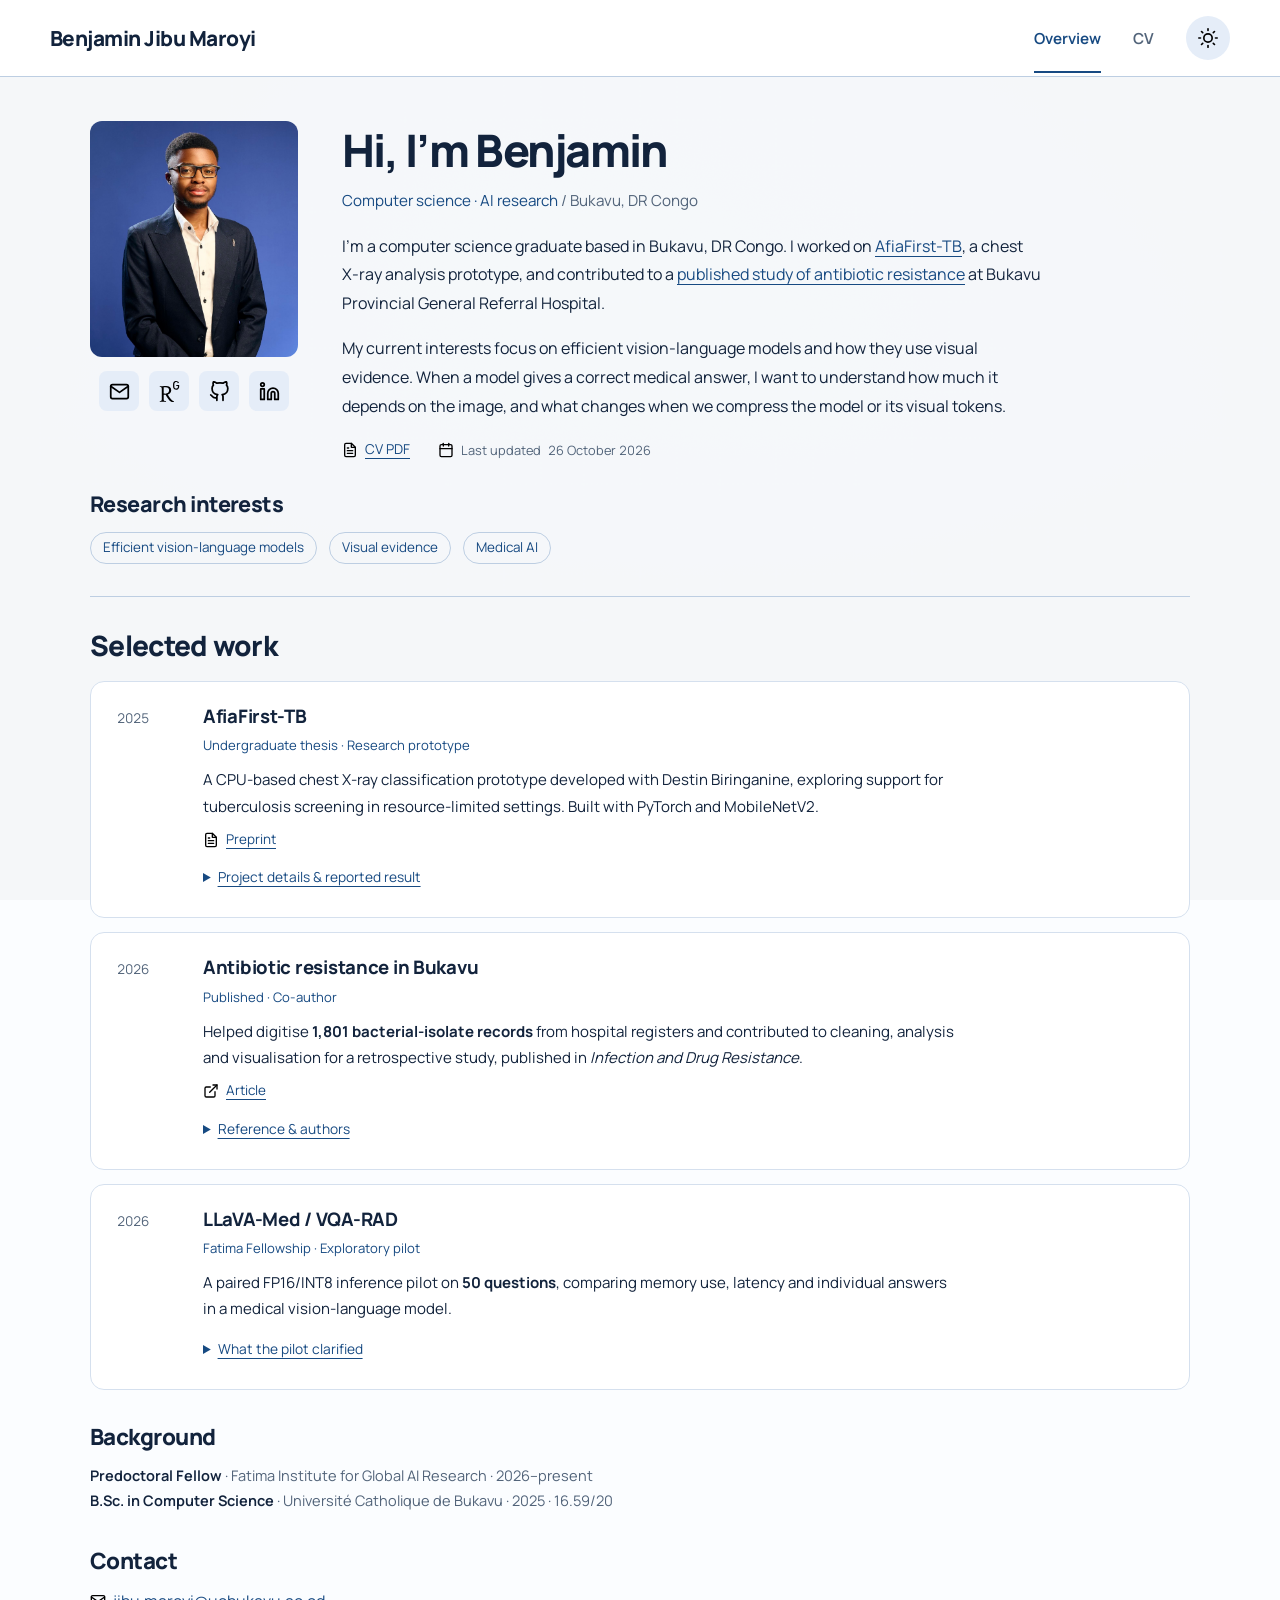
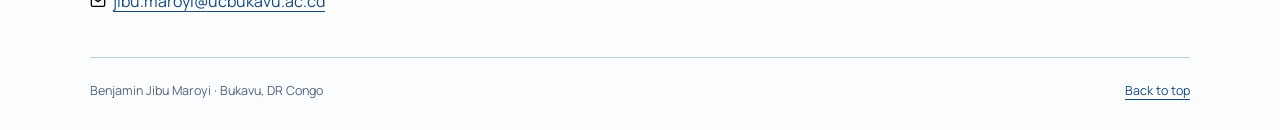
==== index.html @ 68d97cde "Publish research portfolio with overview and CV" ====
<!doctype html>
<html lang="en">
<head>
<meta charset="utf-8">
<meta name="viewport" content="width=device-width, initial-scale=1">
<meta name="theme-color" content="#061426">
<link rel="preload" href="assets/manrope-variable.ttf" as="font" type="font/ttf" crossorigin>
<link rel="stylesheet" href="styles.css">
<script src="theme.js"></script>
<title>Benjamin Jibu Maroyi | AI Research</title>
<meta name="description" content="Benjamin Jibu Maroyi, computer science graduate in Bukavu. Selected work in medical AI, hospital data and efficient vision-language models.">
</head>
<body>
<div class="atmosphere" aria-hidden="true"><div class="atmosphere-light"></div></div>
<a class="skip-link" href="#main">Skip to content</a>
<header class="site-header" id="top"><div class="header-inner">
<a class="site-name" href="index.html">Benjamin Jibu Maroyi</a>
<nav aria-label="Main navigation"><a href="index.html" aria-current="page">Overview</a><a href="cv.html">CV</a><button class="theme-toggle" type="button" aria-label="Dark mode" aria-pressed="true" title="Switch to light mode" hidden><img class="theme-icon" src="assets/moon.svg" width="20" height="20" alt=""></button></nav>
</div></header>
<main id="main" class="page" tabindex="-1">
<section class="hero" id="about" aria-labelledby="intro-title">
<div class="profile">
<img class="portrait" src="assets/benjamin-maroyi.jpg" width="1371" height="1457" alt="Portrait of Benjamin Jibu Maroyi" fetchpriority="high">
<div class="profile-links" aria-label="Contact and professional profiles">
<a href="mailto:jibu.maroyi@ucbukavu.ac.cd" aria-label="Email Benjamin at UCB" title="Email · UCB"><img src="assets/mail.svg" width="21" height="21" alt=""></a>
<a href="https://www.researchgate.net/profile/Benjamin-Maroyi" aria-label="ResearchGate profile" title="ResearchGate"><img src="assets/researchgate.svg" width="21" height="21" alt=""></a>
<a href="https://github.com/JibuMaroyi" aria-label="GitHub profile" title="GitHub"><img src="assets/github.svg" width="21" height="21" alt=""></a>
<a href="https://www.linkedin.com/in/jibumaroyi/" aria-label="LinkedIn profile" title="LinkedIn"><img src="assets/linkedin.svg" width="21" height="21" alt=""></a>
</div>
</div>
<div class="intro-copy">
<h1 id="intro-title">Hi, I’m Benjamin</h1>
<p class="field">Computer science · AI research <span> / Bukavu, DR Congo</span></p>
<div class="bio"><p>I’m a computer science graduate based in Bukavu, DR Congo. I worked on <a href="#afiafirst">AfiaFirst-TB</a>, a chest X-ray analysis prototype, and contributed to a <a href="#publication">published study of antibiotic resistance</a> at Bukavu Provincial General Referral Hospital.</p>
<p>My current interests focus on efficient vision-language models and how they use visual evidence. When a model gives a correct medical answer, I want to understand how much it depends on the image, and what changes when we compress the model or its visual tokens.</p></div>
<div class="intro-meta"><a class="icon-link" href="https://drive.google.com/file/d/1WwuLWsTLvSRrXImiaWFrVVbUTfAL1bVo/view"><img class="inline-icon" src="assets/file-text.svg" width="16" height="16" alt="">CV PDF</a><p class="updated"><img class="inline-icon" src="assets/calendar.svg" width="16" height="16" alt="">Last updated <time datetime="2026-10-26">26 October 2026</time></p></div>
</div>
</section>
<section class="research-interests" aria-labelledby="interests-title"><h2 id="interests-title">Research interests</h2><ul class="interest-list"><li>Efficient vision-language models</li><li>Visual evidence</li><li>Medical AI</li></ul></section>
<section class="selected-work" id="work" aria-labelledby="work-title">
<h2 id="work-title">Selected work</h2>
<article class="work-row" id="afiafirst"><p class="work-year">2025</p><div class="work-main">
<div class="work-heading"><h3>AfiaFirst-TB</h3><p class="work-status">Undergraduate thesis · Research prototype</p></div>
<p>A CPU-based chest X-ray classification prototype developed with Destin Biringanine, exploring support for tuberculosis screening in resource-limited settings. Built with PyTorch and MobileNetV2.</p>
<div class="work-links"><a class="icon-link" href="https://www.researchgate.net/publication/399663798_Development_of_an_Intelligent_System_for_Radiological_Diagnosis_of_Pulmonary_Tuberculosis_in_Resource-Limited_Settings"><img class="inline-icon" src="assets/file-text.svg" width="16" height="16" alt="">Preprint</a></div>
<details><summary>Project details &amp; reported result</summary><p>The project reported an AUC of <strong>0.952</strong> on public chest X-rays. This is a research-dataset evaluation; clinical validation has not been established. The thesis received <strong>18/20</strong> and the Faculty of Sciences’ best final-year project award at UCB.</p></details>
</div></article>
<article class="work-row" id="publication"><p class="work-year">2026</p><div class="work-main">
<div class="work-heading"><h3>Antibiotic resistance in Bukavu</h3><p class="work-status">Published · Co-author</p></div>
<p>Helped digitise <strong>1,801 bacterial-isolate records</strong> from hospital registers and contributed to cleaning, analysis and visualisation for a retrospective study, published in <cite>Infection and Drug Resistance</cite>.</p>
<div class="work-links"><a class="icon-link" href="https://doi.org/10.2147/IDR.S626233"><img class="inline-icon" src="assets/external-link.svg" width="16" height="16" alt="">Article</a></div>
<details><summary>Reference &amp; authors</summary><p><cite>High Burden of Multidrug-Resistant Bacteria in Eastern Democratic Republic of the Congo: A Retrospective Hospital-Based Study</cite>. Infection and Drug Resistance, 2026.</p><p>Corneille Kabagale Ansima, Gates Iragi Mulume, <strong>Benjamin Jibu Maroyi</strong>, Stella Alanga Murhabazi, Kein Kalume Kamwanga, Alfred Mulumeoderwa Badesire, Patricia Raharisoa Dina, Espoir Ntabala Lwabaguma, Eric Hendwa Kashinja, Emmanuel Ongezi Lurhangire, Alfred Cubaka Kabagale and David Lupande Mwenebitu.</p></details>
</div></article>
<article class="work-row" id="compression"><p class="work-year">2026</p><div class="work-main">
<div class="work-heading"><h3>LLaVA-Med / VQA-RAD</h3><p class="work-status">Fatima Fellowship · Exploratory pilot</p></div>
<p>A paired FP16/INT8 inference pilot on <strong>50 questions</strong>, comparing memory use, latency and individual answers in a medical vision-language model.</p>
<details><summary>What the pilot clarified</summary><p>Both inference modes received the same image and question. The pilot exposed limitations in comparing full responses with short reference answers. Full evaluation is paused while answer formatting and scoring are reviewed.</p></details>
</div></article>
</section>
<section class="background-summary" aria-labelledby="background-title"><h2 id="background-title">Background</h2><p><strong>Predoctoral Fellow</strong> · Fatima Institute for Global AI Research · 2026–present<br><strong>B.Sc. in Computer Science</strong> · Université Catholique de Bukavu · 2025 · 16.59/20</p></section>
<section class="contact" id="contact" aria-labelledby="contact-title"><h2 id="contact-title">Contact</h2><p><a class="icon-link" href="mailto:jibu.maroyi@ucbukavu.ac.cd"><img class="inline-icon" src="assets/mail.svg" width="16" height="16" alt="">jibu.maroyi@ucbukavu.ac.cd</a></p></section>
<footer class="site-footer"><span>Benjamin Jibu Maroyi · Bukavu, DR Congo</span><a href="#top">Back to top</a></footer>
</main></body></html>
---- styles.css ----
@font-face{font-family:Manrope;src:url('assets/manrope-variable.ttf') format('truetype');font-style:normal;font-weight:200 800;font-display:swap}
:root{color-scheme:dark;--ground:#050b15;--text:#f5f8fd;--muted:#aec0d6;--link:#a7ceff;--line:#2a4667;--accent:#f5c542;--header:rgba(7,15,28,.94);--selection:#285a91;--focus:#f5c542;--surface:#142b49;--card:rgba(16,32,56,.82);--card-border:#29415f;--reading:70ch;scroll-behavior:smooth;scroll-padding-top:28px}
:root[data-theme=light]{color-scheme:light;--ground:#fbfdff;--text:#12233c;--muted:#52647a;--link:#174a82;--line:#bdcee2;--header:rgba(255,255,255,.92);--selection:#c4dcfa;--focus:#174a82;--surface:#e5edf8;--card:rgba(255,255,255,.95);--card-border:#d5e0ee}
*{box-sizing:border-box}body{position:relative;min-height:100vh;margin:0;background:var(--ground);color:var(--text);font-family:Manrope,Arial,sans-serif;font-size:16px;line-height:1.75;isolation:isolate}
::selection{background:var(--selection);color:var(--text)}:focus-visible{outline:3px solid var(--focus);outline-offset:5px}a{color:var(--link);text-underline-offset:4px;text-decoration-thickness:1px}a:hover{color:var(--text);text-decoration-thickness:2px}button{font:inherit;cursor:pointer}h1,h2,h3,h4{color:var(--text);line-height:1.3;text-wrap:balance}h1{font-size:clamp(2rem,3.6vw,2.8rem);font-weight:800;letter-spacing:-.035em;margin:0}h2{font-size:1.75rem;font-weight:800;letter-spacing:-.025em;margin:0 0 20px}h3{font-size:1.16rem;font-weight:750;letter-spacing:-.015em;margin:0 0 6px}h4{font-size:1.02rem;margin:20px 0 8px}p{margin:0 0 14px}p:last-child{margin-bottom:0}img{max-width:100%}[hidden]{display:none!important}
.skip-link{position:absolute;left:24px;top:-90px;padding:10px 18px;background:var(--ground);z-index:10}.skip-link:focus{top:12px}
.site-header{background:var(--header);border-bottom:1px solid var(--line)}.header-inner{width:min(1180px,calc(100% - 80px));min-height:76px;margin:auto;display:flex;align-items:center;justify-content:space-between;gap:32px}.site-name{font-size:1.3rem;font-weight:800;color:var(--text);text-decoration:none;letter-spacing:-.025em}.site-header nav{display:flex;align-items:center;gap:32px}.site-header nav>a{padding:23px 0 19px;color:var(--muted);text-decoration:none;border-bottom:2px solid transparent;font-size:.95rem;font-weight:650}.site-header nav>a[aria-current]{color:var(--accent);border-color:var(--accent)}:root[data-theme=light] .site-header nav>a[aria-current]{color:var(--link);border-color:var(--link)}
.theme-toggle{display:inline-flex;align-items:center;justify-content:center;width:44px;height:44px;border:1px solid transparent;border-radius:50%;background:var(--surface)}.theme-toggle:hover{border-color:var(--link)}.theme-icon,.inline-icon,.profile-links img{filter:invert(1)}:root[data-theme=light] .theme-icon,:root[data-theme=light] .inline-icon,:root[data-theme=light] .profile-links img{filter:none}
.inline-icon{width:16px;height:16px;flex:none;vertical-align:-2px}.icon-link{display:inline-flex;align-items:center;gap:7px}.page{width:min(1100px,calc(100% - 80px));margin:auto}
.hero{display:grid;grid-template-columns:208px minmax(0,1fr);column-gap:44px;padding:44px 0 28px}.portrait{width:208px;height:236px;display:block;object-fit:cover;object-position:50% 24%;border-radius:12px}.profile-links{display:flex;gap:10px;align-items:center;justify-content:center;margin-top:14px}.profile-links a{display:inline-flex;width:40px;height:40px;align-items:center;justify-content:center;background:var(--surface);border-radius:8px}.profile-links a:hover{background:var(--line)}.field{color:var(--link);font-size:.95rem;line-height:1.6;margin:10px 0 18px}.field span{color:var(--muted)}.bio{max-inline-size:var(--reading);font-size:1rem;line-height:1.8}.bio p{margin-bottom:16px}.intro-meta{display:flex;align-items:center;gap:12px 28px;flex-wrap:wrap;margin-top:18px;font-size:.85rem}.updated{display:flex;align-items:center;gap:7px;color:var(--muted);font-size:.8rem;font-variant-numeric:tabular-nums;margin:0}.updated time{white-space:nowrap}
.research-interests{padding:0 0 32px;border-bottom:1px solid var(--line)}.research-interests h2{font-size:1.35rem;margin-bottom:14px}.interest-list{list-style:none;display:flex;flex-wrap:wrap;gap:8px 12px;padding:0;margin:0}.interest-list li{font-size:.84rem;color:var(--link);padding:3px 12px;border:1px solid var(--line);border-radius:24px}
.selected-work{padding-top:30px;display:grid;gap:14px}.selected-work>h2{margin-bottom:4px}.work-row{display:grid;grid-template-columns:64px minmax(0,1fr);gap:22px;padding:22px 26px;border:1px solid var(--card-border);border-radius:14px;background:var(--card);scroll-margin-top:28px}.work-year{font-size:.84rem;color:var(--muted);font-variant-numeric:tabular-nums;margin:3px 0 0}.work-main>p{max-inline-size:84ch;margin-bottom:8px;font-size:.94rem}.work-heading{margin-bottom:10px}.work-status{color:var(--link);font-size:.82rem;margin:0}.work-links{display:flex;align-items:center;flex-wrap:wrap;gap:12px 24px;font-size:.84rem}.work-row details{margin-top:8px}.work-row details p{font-size:.88rem}
details{margin-top:14px;max-inline-size:var(--reading)}summary{cursor:pointer;color:var(--link);text-decoration:underline;text-underline-offset:4px;padding:6px 0;font-size:.86rem;min-height:36px}details[open] summary{margin-bottom:8px}details p{font-size:.94rem}
.background-summary,.contact{padding-top:32px;max-inline-size:84ch}.background-summary h2,.contact h2{font-size:1.4rem;margin-bottom:12px}.background-summary p{color:var(--muted);font-size:.91rem}.background-summary strong{color:var(--text);font-weight:650}.contact p{overflow-wrap:anywhere}.site-footer{display:flex;flex-wrap:wrap;justify-content:space-between;gap:14px;border-top:1px solid var(--line);margin-top:40px;padding:22px 0 28px;font-size:.78rem;color:var(--muted)}
.cv-page{max-width:1020px}.cv-intro{padding-top:42px}.cv-intro h1{font-size:2.4rem;margin-bottom:14px}.cv-intro>p{max-inline-size:var(--reading)}.cv-actions{display:flex;flex-wrap:wrap;align-items:center;gap:12px 28px;margin-top:16px;font-size:.88rem}.cv-note{color:var(--muted);font-size:.85rem}.cv-contents{display:flex;flex-wrap:wrap;gap:8px 23px;margin:24px 0 34px;padding:16px 0;border-top:1px solid var(--line);border-bottom:1px solid var(--line);font-size:.86rem}.cv-section{margin:0 0 38px;scroll-margin-top:28px}.cv-section>h2{font-size:1.55rem;padding-bottom:12px;border-bottom:1px solid var(--line);margin-bottom:24px}.cv-row{display:grid;grid-template-columns:154px minmax(0,1fr);gap:28px;margin-bottom:26px;scroll-margin-top:28px}.cv-row h3{font-size:1.08rem}.cv-date{color:var(--muted);font-size:.82rem;font-variant-numeric:tabular-nums;padding-top:3px}.institution{color:var(--link);font-size:.9rem;margin-bottom:10px}.cv-row>div>p,.cv-bullets{max-inline-size:var(--reading);font-size:.94rem}.cv-bullets{padding-left:18px;margin:10px 0 0}.cv-bullets li{margin-bottom:6px}.subsection-title{margin-top:28px}.plain-list{padding-left:20px;margin:0;max-inline-size:var(--reading)}.plain-list li{margin:0 0 16px;padding-left:4px}.skills-list{margin:0}.skills-list>div{display:grid;grid-template-columns:180px minmax(0,1fr);gap:24px;margin-bottom:12px}.skills-list dt{font-weight:650}.skills-list dd{margin:0;color:var(--muted)}
.atmosphere{position:fixed;inset:0;z-index:-1;pointer-events:none;background:radial-gradient(ellipse at 52% 31%,rgba(43,92,166,.16),transparent 68%),linear-gradient(#0a101c,#0b1a32 48%,#05080e);overflow:hidden}.atmosphere-light{position:absolute;inset:0;background:url('assets/light-field.svg') center -90px/100% 100% no-repeat;filter:blur(34px);mask-image:url('assets/grain-mask.svg');mask-size:256px 256px;mix-blend-mode:screen;opacity:.3}.atmosphere::before{content:'';position:absolute;inset:0;background:url('assets/grain.svg') repeat;opacity:.045}.atmosphere::after{content:'';position:absolute;inset:0;background:url('assets/grid.svg') 17px 9px/136px 136px repeat,linear-gradient(transparent 46%,rgba(4,6,10,.84) 88%),radial-gradient(ellipse at 50% 34%,transparent 25%,rgba(4,6,10,.78) 100%)}:root[data-theme=light] .atmosphere{opacity:.025}:root[data-theme=light] .atmosphere-light{opacity:.12}
@media(min-width:900px){body::-webkit-scrollbar{width:12px}body::-webkit-scrollbar-track{background:var(--ground)}body::-webkit-scrollbar-thumb{background:var(--line);border:3px solid var(--ground);border-radius:8px}}
@media(max-width:900px){.header-inner,.page{width:calc(100% - 56px)}.hero{grid-template-columns:180px minmax(0,1fr);gap:28px}.portrait{width:180px;height:218px}.profile-links{gap:6px}.site-name{font-size:1.12rem}.site-header nav{gap:24px}.field span{display:block}.cv-row{grid-template-columns:132px minmax(0,1fr);gap:24px}}
@media(max-width:600px){.header-inner,.page{width:calc(100% - 40px)}.header-inner{flex-wrap:wrap;gap:0;padding:14px 0 8px}.site-name{font-size:1.12rem;flex-basis:100%}.site-header nav{width:100%;gap:28px;min-height:48px}.site-header nav>a{padding:10px 0 8px;font-size:.91rem}.theme-toggle{margin-left:auto;width:40px;height:40px}.hero{grid-template-columns:100px minmax(0,1fr);gap:16px;padding-top:28px;padding-bottom:24px}.profile{display:contents}.portrait{grid-column:1;grid-row:1;width:100px;height:122px}.profile-links{grid-column:1;grid-row:2;display:grid;grid-template-columns:40px 40px;gap:8px;justify-content:start;margin-top:0}.intro-copy{display:contents}.intro-copy>h1{grid-column:2;grid-row:1;align-self:start;font-size:1.85rem}.field{grid-column:2;grid-row:1;align-self:end;font-size:.8rem;margin:66px 0 0;line-height:1.6}.field span{display:block}.bio{grid-column:2;grid-row:2;font-size:.95rem;line-height:1.75}.bio p{margin-bottom:14px}.bio p+p{margin-left:calc(-100px - 16px);padding-top:6px}.intro-meta{grid-column:1/-1;margin-top:0;gap:10px 18px}.updated{flex-wrap:wrap;gap:5px}.research-interests{padding-bottom:26px}.interest-list{gap:8px}.interest-list li{font-size:.77rem;padding:3px 10px}.selected-work{padding-top:26px}.work-row{grid-template-columns:1fr;gap:7px;padding:19px 20px}.work-year{margin:0;font-size:.78rem}.work-heading h3{font-size:1.12rem}.work-main>p{font-size:.92rem}.work-status{font-size:.77rem}.background-summary,.contact{padding-top:28px}.cv-intro{padding-top:28px}.cv-intro h1{font-size:2.05rem}.cv-row{grid-template-columns:1fr;gap:6px;margin-bottom:26px}.cv-date{margin:0}.cv-section>h2{font-size:1.4rem}.cv-contents{margin-bottom:28px;font-size:.8rem;gap:8px 18px}.skills-list>div{grid-template-columns:1fr;gap:2px;margin-bottom:14px}.site-footer{margin-top:32px}.cv-row h3{font-size:1.06rem}}
@media(max-width:360px){.hero{grid-template-columns:88px minmax(0,1fr);gap:14px 12px}.portrait{width:88px;height:118px}.intro-copy>h1{font-size:1.6rem}.field{font-size:.75rem;margin-top:60px}.bio p+p{margin-left:-100px}.profile-links{gap:7px}.work-row{padding:18px}.updated{font-size:.74rem}}
@media(prefers-reduced-motion:reduce){:root{scroll-behavior:auto}*{transition:none!important}}
@media print{:root,:root[data-theme=light]{color-scheme:light;--ground:#fff;--text:#000;--muted:#333;--link:#000;--line:#bbb}body{font-size:10pt}.atmosphere,.theme-toggle,.skip-link,.cv-contents,.site-header,.profile-links{display:none!important}.page{width:100%;max-width:none}.cv-intro{padding-top:0}.cv-section{break-inside:avoid}.site-footer{margin-top:24px}a{text-decoration:underline}.hero{padding-top:0}.cv-row{grid-template-columns:120px 1fr}.work-row{break-inside:avoid;background:#fff}}

/* Mobile keeps the introduction in one reading column. */
@media(max-width:600px){.portrait{grid-row:1/3}.intro-copy>h1{grid-row:1}.field{grid-row:2;align-self:start;margin:0}.profile-links{grid-column:1/-1;grid-row:3;display:flex;gap:10px;margin-top:0}.bio{grid-column:1/-1;grid-row:4}.bio p+p{margin-left:0;padding-top:0}.intro-meta{grid-row:5}}
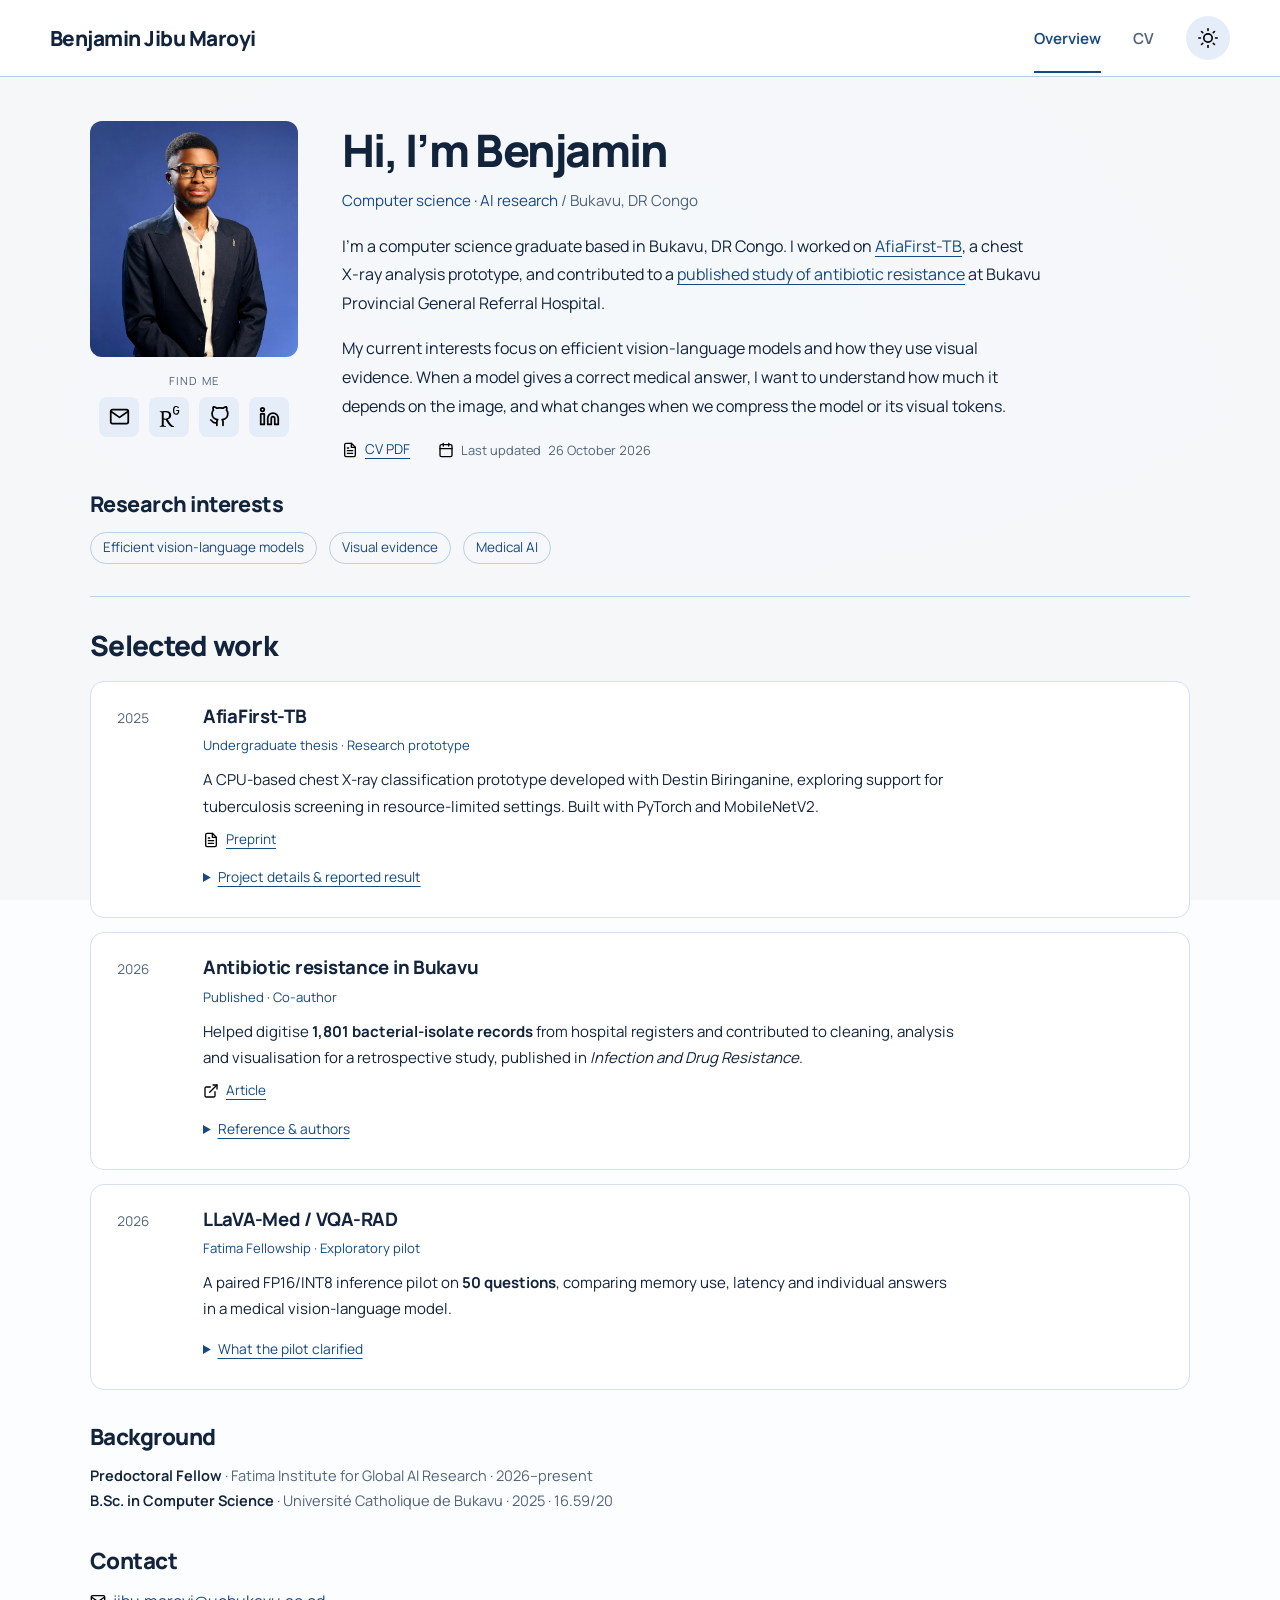
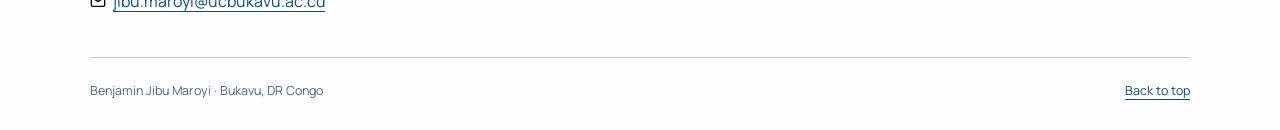
==== commit 4ea9d9f4: "Keep navigation visible and add portrait viewer" ====
--- a/index.html
+++ b/index.html
@@ -5,7 +5,7 @@
 <meta name="viewport" content="width=device-width, initial-scale=1">
 <meta name="theme-color" content="#061426">
 <link rel="preload" href="assets/manrope-variable.ttf" as="font" type="font/ttf" crossorigin>
-<link rel="stylesheet" href="styles.css">
+<link rel="stylesheet" href="styles.css?v=20261026-2">
 <script src="theme.js"></script>
 <title>Benjamin Jibu Maroyi | AI Research</title>
 <meta name="description" content="Benjamin Jibu Maroyi, computer science graduate in Bukavu. Selected work in medical AI, hospital data and efficient vision-language models.">
@@ -20,12 +20,14 @@
 <main id="main" class="page" tabindex="-1">
 <section class="hero" id="about" aria-labelledby="intro-title">
 <div class="profile">
-<img class="portrait" src="assets/benjamin-maroyi.jpg" width="1371" height="1457" alt="Portrait of Benjamin Jibu Maroyi" fetchpriority="high">
-<div class="profile-links" aria-label="Contact and professional profiles">
+<a class="portrait-link" href="assets/benjamin-maroyi.jpg" aria-label="View larger portrait of Benjamin Jibu Maroyi" title="View larger portrait"><img class="portrait" src="assets/benjamin-maroyi.jpg" width="1371" height="1457" alt="Portrait of Benjamin Jibu Maroyi" fetchpriority="high"></a>
+<div class="profile-contacts"><p class="profile-label" id="profile-label">Find me</p>
+<div class="profile-links" aria-labelledby="profile-label">
 <a href="mailto:jibu.maroyi@ucbukavu.ac.cd" aria-label="Email Benjamin at UCB" title="Email · UCB"><img src="assets/mail.svg" width="21" height="21" alt=""></a>
 <a href="https://www.researchgate.net/profile/Benjamin-Maroyi" aria-label="ResearchGate profile" title="ResearchGate"><img src="assets/researchgate.svg" width="21" height="21" alt=""></a>
 <a href="https://github.com/JibuMaroyi" aria-label="GitHub profile" title="GitHub"><img src="assets/github.svg" width="21" height="21" alt=""></a>
 <a href="https://www.linkedin.com/in/jibumaroyi/" aria-label="LinkedIn profile" title="LinkedIn"><img src="assets/linkedin.svg" width="21" height="21" alt=""></a>
+</div>
 </div>
 </div>
 <div class="intro-copy">
@@ -60,4 +62,10 @@
 <section class="background-summary" aria-labelledby="background-title"><h2 id="background-title">Background</h2><p><strong>Predoctoral Fellow</strong> · Fatima Institute for Global AI Research · 2026–present<br><strong>B.Sc. in Computer Science</strong> · Université Catholique de Bukavu · 2025 · 16.59/20</p></section>
 <section class="contact" id="contact" aria-labelledby="contact-title"><h2 id="contact-title">Contact</h2><p><a class="icon-link" href="mailto:jibu.maroyi@ucbukavu.ac.cd"><img class="inline-icon" src="assets/mail.svg" width="16" height="16" alt="">jibu.maroyi@ucbukavu.ac.cd</a></p></section>
 <footer class="site-footer"><span>Benjamin Jibu Maroyi · Bukavu, DR Congo</span><a href="#top">Back to top</a></footer>
-</main></body></html>+</main>
+<dialog class="portrait-dialog" aria-label="Portrait of Benjamin Jibu Maroyi">
+<form method="dialog" class="portrait-controls"><button class="portrait-close" type="submit" autofocus>Close</button></form>
+<img class="portrait-full" src="assets/benjamin-maroyi.jpg" width="1371" height="1457" alt="Portrait of Benjamin Jibu Maroyi, enlarged" loading="lazy">
+</dialog>
+<script src="portrait.js" defer></script>
+</body></html>
--- a/styles.css
+++ b/styles.css
@@ -1,10 +1,10 @@
 @font-face{font-family:Manrope;src:url('assets/manrope-variable.ttf') format('truetype');font-style:normal;font-weight:200 800;font-display:swap}
-:root{color-scheme:dark;--ground:#050b15;--text:#f5f8fd;--muted:#aec0d6;--link:#a7ceff;--line:#2a4667;--accent:#f5c542;--header:rgba(7,15,28,.94);--selection:#285a91;--focus:#f5c542;--surface:#142b49;--card:rgba(16,32,56,.82);--card-border:#29415f;--reading:70ch;scroll-behavior:smooth;scroll-padding-top:28px}
-:root[data-theme=light]{color-scheme:light;--ground:#fbfdff;--text:#12233c;--muted:#52647a;--link:#174a82;--line:#bdcee2;--header:rgba(255,255,255,.92);--selection:#c4dcfa;--focus:#174a82;--surface:#e5edf8;--card:rgba(255,255,255,.95);--card-border:#d5e0ee}
+:root{color-scheme:dark;--ground:#050b15;--text:#f5f8fd;--muted:#aec0d6;--link:#a7ceff;--line:#2a4667;--accent:#f5c542;--header:#070f1c;--selection:#285a91;--focus:#f5c542;--surface:#142b49;--card:rgba(16,32,56,.82);--card-border:#29415f;--reading:70ch;scroll-behavior:smooth;scroll-padding-top:96px}
+:root[data-theme=light]{color-scheme:light;--ground:#fbfdff;--text:#12233c;--muted:#52647a;--link:#174a82;--line:#bdcee2;--header:#fff;--selection:#c4dcfa;--focus:#174a82;--surface:#e5edf8;--card:rgba(255,255,255,.95);--card-border:#d5e0ee}
 *{box-sizing:border-box}body{position:relative;min-height:100vh;margin:0;background:var(--ground);color:var(--text);font-family:Manrope,Arial,sans-serif;font-size:16px;line-height:1.75;isolation:isolate}
 ::selection{background:var(--selection);color:var(--text)}:focus-visible{outline:3px solid var(--focus);outline-offset:5px}a{color:var(--link);text-underline-offset:4px;text-decoration-thickness:1px}a:hover{color:var(--text);text-decoration-thickness:2px}button{font:inherit;cursor:pointer}h1,h2,h3,h4{color:var(--text);line-height:1.3;text-wrap:balance}h1{font-size:clamp(2rem,3.6vw,2.8rem);font-weight:800;letter-spacing:-.035em;margin:0}h2{font-size:1.75rem;font-weight:800;letter-spacing:-.025em;margin:0 0 20px}h3{font-size:1.16rem;font-weight:750;letter-spacing:-.015em;margin:0 0 6px}h4{font-size:1.02rem;margin:20px 0 8px}p{margin:0 0 14px}p:last-child{margin-bottom:0}img{max-width:100%}[hidden]{display:none!important}
-.skip-link{position:absolute;left:24px;top:-90px;padding:10px 18px;background:var(--ground);z-index:10}.skip-link:focus{top:12px}
-.site-header{background:var(--header);border-bottom:1px solid var(--line)}.header-inner{width:min(1180px,calc(100% - 80px));min-height:76px;margin:auto;display:flex;align-items:center;justify-content:space-between;gap:32px}.site-name{font-size:1.3rem;font-weight:800;color:var(--text);text-decoration:none;letter-spacing:-.025em}.site-header nav{display:flex;align-items:center;gap:32px}.site-header nav>a{padding:23px 0 19px;color:var(--muted);text-decoration:none;border-bottom:2px solid transparent;font-size:.95rem;font-weight:650}.site-header nav>a[aria-current]{color:var(--accent);border-color:var(--accent)}:root[data-theme=light] .site-header nav>a[aria-current]{color:var(--link);border-color:var(--link)}
+.skip-link{position:fixed;left:24px;top:-90px;padding:10px 18px;background:var(--ground);z-index:30}.skip-link:focus{top:12px}
+.site-header{position:sticky;top:0;z-index:20;background:var(--header);border-bottom:1px solid var(--line)}.header-inner{width:min(1180px,calc(100% - 80px));min-height:76px;margin:auto;display:flex;align-items:center;justify-content:space-between;gap:32px}.site-name{font-size:1.3rem;font-weight:800;color:var(--text);text-decoration:none;letter-spacing:-.025em}.site-header nav{display:flex;align-items:center;gap:32px}.site-header nav>a{padding:23px 0 19px;color:var(--muted);text-decoration:none;border-bottom:2px solid transparent;font-size:.95rem;font-weight:650}.site-header nav>a[aria-current]{color:var(--accent);border-color:var(--accent)}:root[data-theme=light] .site-header nav>a[aria-current]{color:var(--link);border-color:var(--link)}
 .theme-toggle{display:inline-flex;align-items:center;justify-content:center;width:44px;height:44px;border:1px solid transparent;border-radius:50%;background:var(--surface)}.theme-toggle:hover{border-color:var(--link)}.theme-icon,.inline-icon,.profile-links img{filter:invert(1)}:root[data-theme=light] .theme-icon,:root[data-theme=light] .inline-icon,:root[data-theme=light] .profile-links img{filter:none}
 .inline-icon{width:16px;height:16px;flex:none;vertical-align:-2px}.icon-link{display:inline-flex;align-items:center;gap:7px}.page{width:min(1100px,calc(100% - 80px));margin:auto}
 .hero{display:grid;grid-template-columns:208px minmax(0,1fr);column-gap:44px;padding:44px 0 28px}.portrait{width:208px;height:236px;display:block;object-fit:cover;object-position:50% 24%;border-radius:12px}.profile-links{display:flex;gap:10px;align-items:center;justify-content:center;margin-top:14px}.profile-links a{display:inline-flex;width:40px;height:40px;align-items:center;justify-content:center;background:var(--surface);border-radius:8px}.profile-links a:hover{background:var(--line)}.field{color:var(--link);font-size:.95rem;line-height:1.6;margin:10px 0 18px}.field span{color:var(--muted)}.bio{max-inline-size:var(--reading);font-size:1rem;line-height:1.8}.bio p{margin-bottom:16px}.intro-meta{display:flex;align-items:center;gap:12px 28px;flex-wrap:wrap;margin-top:18px;font-size:.85rem}.updated{display:flex;align-items:center;gap:7px;color:var(--muted);font-size:.8rem;font-variant-numeric:tabular-nums;margin:0}.updated time{white-space:nowrap}
@@ -23,3 +23,20 @@
 
 /* Mobile keeps the introduction in one reading column. */
 @media(max-width:600px){.portrait{grid-row:1/3}.intro-copy>h1{grid-row:1}.field{grid-row:2;align-self:start;margin:0}.profile-links{grid-column:1/-1;grid-row:3;display:flex;gap:10px;margin-top:0}.bio{grid-column:1/-1;grid-row:4}.bio p+p{margin-left:0;padding-top:0}.intro-meta{grid-row:5}}
+
+/* v0.7: persistent navigation, contact grouping and original-photo viewer. */
+.profile-contacts{margin-top:14px}
+.profile-label{margin:0 0 6px;text-align:center;color:var(--muted);font-size:.7rem;letter-spacing:.1em;text-transform:uppercase}
+.profile-contacts .profile-links{margin-top:0}
+.portrait-link{display:block;width:208px;border-radius:12px;align-self:start;cursor:zoom-in}
+.portrait-dialog{width:min(92vw,760px);max-width:none;max-height:92vh;max-height:92dvh;padding:12px;border:1px solid var(--line);border-radius:14px;background:var(--ground);color:var(--text);overflow:auto}
+.portrait-dialog::backdrop{background:rgba(3,8,17,.86)}
+.portrait-controls{display:flex;justify-content:flex-end;margin:0 0 10px}
+.portrait-close{min-width:76px;min-height:44px;padding:6px 16px;border:1px solid var(--line);border-radius:8px;background:var(--surface);color:var(--text)}
+.portrait-close:hover{border-color:var(--link)}
+.portrait-full{display:block;width:auto;height:auto;max-width:100%;max-height:calc(92vh - 92px);max-height:calc(92dvh - 92px);margin:auto;object-fit:contain;border-radius:8px}
+html.portrait-open{overflow:hidden}
+@media(max-width:900px){.portrait-link{width:180px}}
+@media(max-width:600px){:root{scroll-padding-top:128px}.portrait-link{grid-column:1;grid-row:1/3;width:100px}.profile-contacts{grid-column:1/-1;grid-row:3;justify-self:start;margin-top:0;width:max-content}.profile-contacts .profile-links{gap:10px}.profile-label{font-size:.65rem}.portrait-dialog{padding:10px}}
+@media(max-width:360px){.portrait-link{width:88px}}
+@media print{.profile-contacts,.portrait-dialog{display:none!important}.portrait-link{color:inherit}}
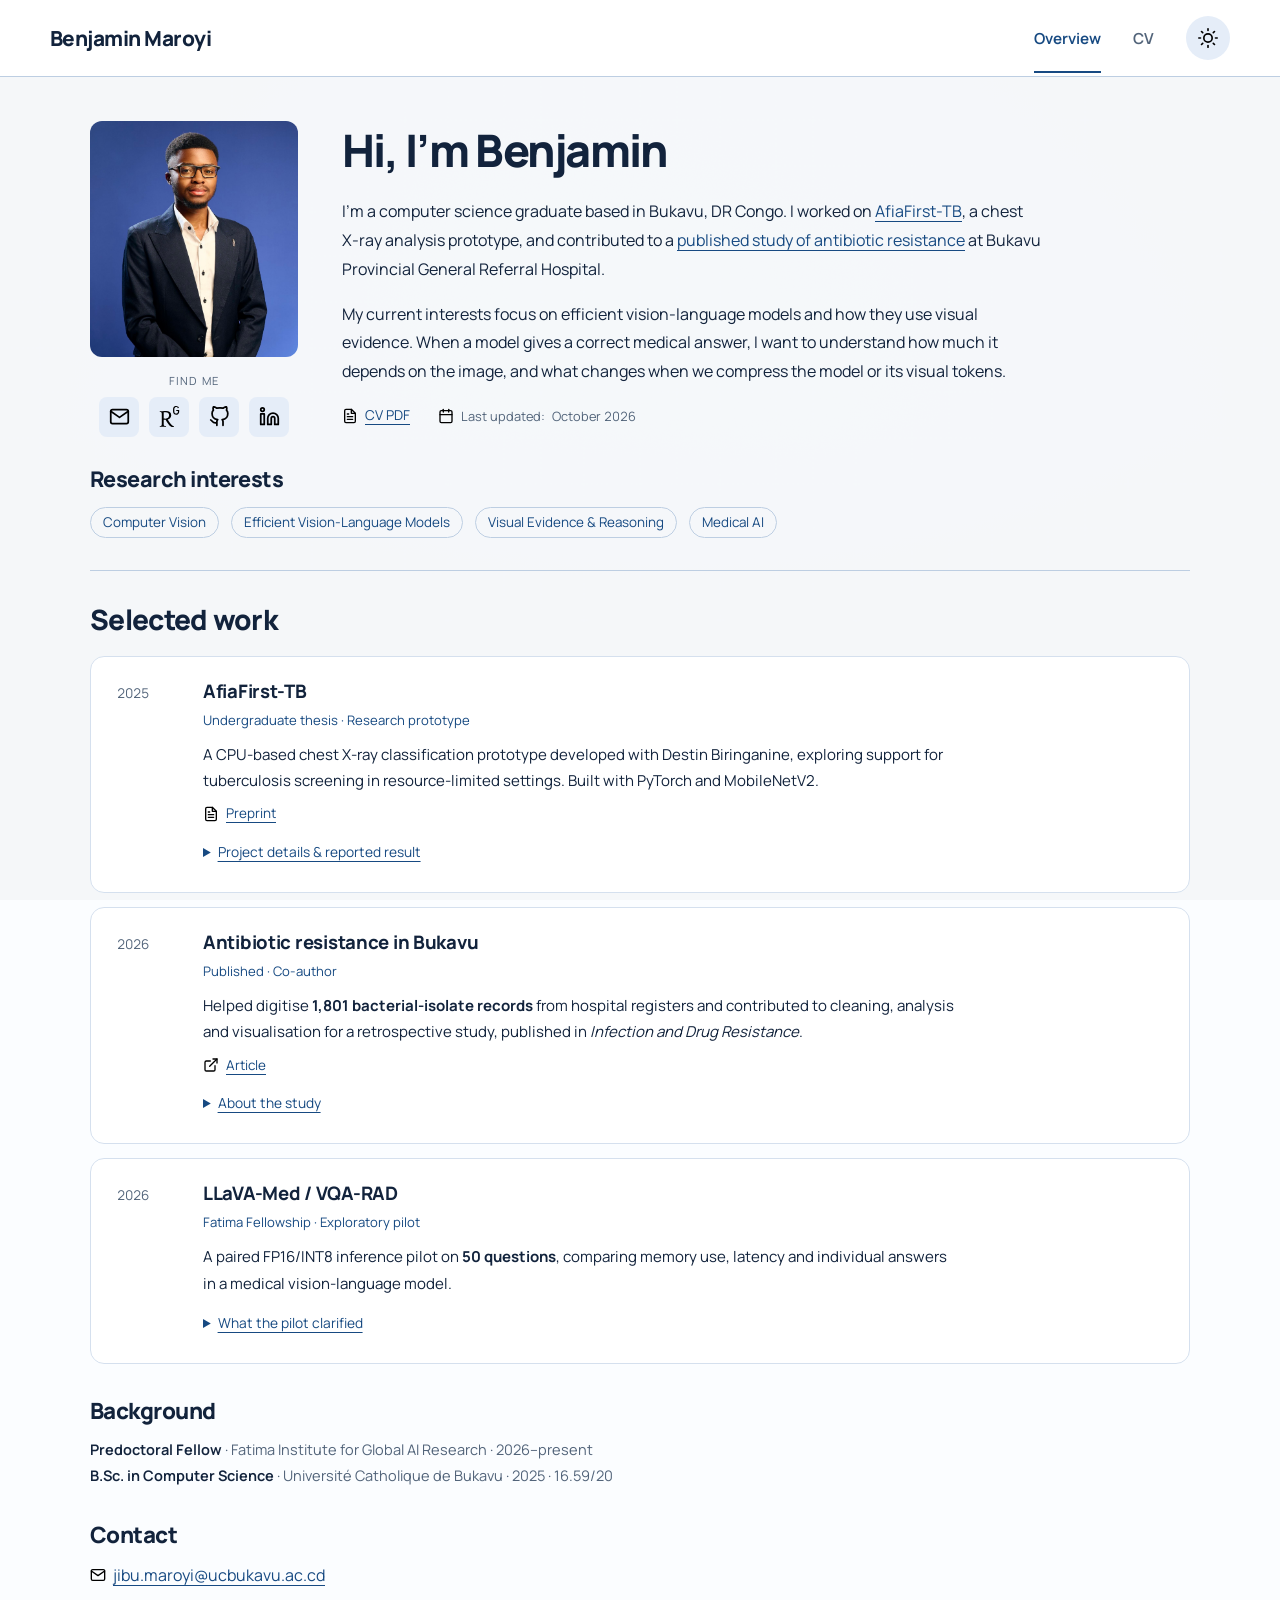
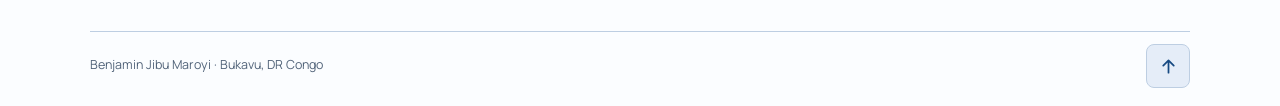
==== commit f966c2c9: "Refine mobile layout, simplify CV and fix touch focus" ====
--- a/index.html
+++ b/index.html
@@ -4,17 +4,21 @@
 <meta charset="utf-8">
 <meta name="viewport" content="width=device-width, initial-scale=1">
 <meta name="theme-color" content="#061426">
+<link rel="icon" type="image/png" sizes="32x32" href="assets/favicon-32.png">
+<link rel="icon" type="image/svg+xml" href="assets/favicon.svg">
+<link rel="apple-touch-icon" href="assets/apple-touch-icon.png">
 <link rel="preload" href="assets/manrope-variable.ttf" as="font" type="font/ttf" crossorigin>
-<link rel="stylesheet" href="styles.css?v=20261026-2">
+<link rel="stylesheet" href="styles.css?v=20261026-3">
 <script src="theme.js"></script>
+<script src="interface.js" defer></script>
 <title>Benjamin Jibu Maroyi | AI Research</title>
 <meta name="description" content="Benjamin Jibu Maroyi, computer science graduate in Bukavu. Selected work in medical AI, hospital data and efficient vision-language models.">
 </head>
-<body>
+<body id="top">
 <div class="atmosphere" aria-hidden="true"><div class="atmosphere-light"></div></div>
 <a class="skip-link" href="#main">Skip to content</a>
-<header class="site-header" id="top"><div class="header-inner">
-<a class="site-name" href="index.html">Benjamin Jibu Maroyi</a>
+<header class="site-header"><div class="header-inner">
+<a class="site-name" href="index.html">Benjamin Maroyi</a>
 <nav aria-label="Main navigation"><a href="index.html" aria-current="page">Overview</a><a href="cv.html">CV</a><button class="theme-toggle" type="button" aria-label="Dark mode" aria-pressed="true" title="Switch to light mode" hidden><img class="theme-icon" src="assets/moon.svg" width="20" height="20" alt=""></button></nav>
 </div></header>
 <main id="main" class="page" tabindex="-1">
@@ -32,13 +36,12 @@
 </div>
 <div class="intro-copy">
 <h1 id="intro-title">Hi, I’m Benjamin</h1>
-<p class="field">Computer science · AI research <span> / Bukavu, DR Congo</span></p>
 <div class="bio"><p>I’m a computer science graduate based in Bukavu, DR Congo. I worked on <a href="#afiafirst">AfiaFirst-TB</a>, a chest X-ray analysis prototype, and contributed to a <a href="#publication">published study of antibiotic resistance</a> at Bukavu Provincial General Referral Hospital.</p>
 <p>My current interests focus on efficient vision-language models and how they use visual evidence. When a model gives a correct medical answer, I want to understand how much it depends on the image, and what changes when we compress the model or its visual tokens.</p></div>
-<div class="intro-meta"><a class="icon-link" href="https://drive.google.com/file/d/1WwuLWsTLvSRrXImiaWFrVVbUTfAL1bVo/view"><img class="inline-icon" src="assets/file-text.svg" width="16" height="16" alt="">CV PDF</a><p class="updated"><img class="inline-icon" src="assets/calendar.svg" width="16" height="16" alt="">Last updated <time datetime="2026-10-26">26 October 2026</time></p></div>
+<div class="intro-meta"><a class="icon-link" href="https://drive.google.com/file/d/1WwuLWsTLvSRrXImiaWFrVVbUTfAL1bVo/view"><img class="inline-icon" src="assets/file-text.svg" width="16" height="16" alt="">CV PDF</a><p class="updated"><img class="inline-icon" src="assets/calendar.svg" width="16" height="16" alt="">Last updated: <time datetime="2026-10">October 2026</time></p></div>
 </div>
 </section>
-<section class="research-interests" aria-labelledby="interests-title"><h2 id="interests-title">Research interests</h2><ul class="interest-list"><li>Efficient vision-language models</li><li>Visual evidence</li><li>Medical AI</li></ul></section>
+<section class="research-interests" aria-labelledby="interests-title"><h2 id="interests-title">Research interests</h2><ul class="interest-list"><li>Computer Vision</li><li>Efficient Vision-Language Models</li><li>Visual Evidence &amp; Reasoning</li><li>Medical AI</li></ul></section>
 <section class="selected-work" id="work" aria-labelledby="work-title">
 <h2 id="work-title">Selected work</h2>
 <article class="work-row" id="afiafirst"><p class="work-year">2025</p><div class="work-main">
@@ -51,7 +54,7 @@
 <div class="work-heading"><h3>Antibiotic resistance in Bukavu</h3><p class="work-status">Published · Co-author</p></div>
 <p>Helped digitise <strong>1,801 bacterial-isolate records</strong> from hospital registers and contributed to cleaning, analysis and visualisation for a retrospective study, published in <cite>Infection and Drug Resistance</cite>.</p>
 <div class="work-links"><a class="icon-link" href="https://doi.org/10.2147/IDR.S626233"><img class="inline-icon" src="assets/external-link.svg" width="16" height="16" alt="">Article</a></div>
-<details><summary>Reference &amp; authors</summary><p><cite>High Burden of Multidrug-Resistant Bacteria in Eastern Democratic Republic of the Congo: A Retrospective Hospital-Based Study</cite>. Infection and Drug Resistance, 2026.</p><p>Corneille Kabagale Ansima, Gates Iragi Mulume, <strong>Benjamin Jibu Maroyi</strong>, Stella Alanga Murhabazi, Kein Kalume Kamwanga, Alfred Mulumeoderwa Badesire, Patricia Raharisoa Dina, Espoir Ntabala Lwabaguma, Eric Hendwa Kashinja, Emmanuel Ongezi Lurhangire, Alfred Cubaka Kabagale and David Lupande Mwenebitu.</p></details>
+<details><summary>About the study</summary><p>A retrospective hospital-based study of multidrug-resistant bacteria in eastern DR Congo. I contributed to preparing and analysing data from hospital registers and presenting the findings.</p><p><cite>High Burden of Multidrug-Resistant Bacteria in Eastern Democratic Republic of the Congo: A Retrospective Hospital-Based Study</cite>. Infection and Drug Resistance, 2026.</p></details>
 </div></article>
 <article class="work-row" id="compression"><p class="work-year">2026</p><div class="work-main">
 <div class="work-heading"><h3>LLaVA-Med / VQA-RAD</h3><p class="work-status">Fatima Fellowship · Exploratory pilot</p></div>
@@ -61,10 +64,10 @@
 </section>
 <section class="background-summary" aria-labelledby="background-title"><h2 id="background-title">Background</h2><p><strong>Predoctoral Fellow</strong> · Fatima Institute for Global AI Research · 2026–present<br><strong>B.Sc. in Computer Science</strong> · Université Catholique de Bukavu · 2025 · 16.59/20</p></section>
 <section class="contact" id="contact" aria-labelledby="contact-title"><h2 id="contact-title">Contact</h2><p><a class="icon-link" href="mailto:jibu.maroyi@ucbukavu.ac.cd"><img class="inline-icon" src="assets/mail.svg" width="16" height="16" alt="">jibu.maroyi@ucbukavu.ac.cd</a></p></section>
-<footer class="site-footer"><span>Benjamin Jibu Maroyi · Bukavu, DR Congo</span><a href="#top">Back to top</a></footer>
+<footer class="site-footer"><span>Benjamin Jibu Maroyi · Bukavu, DR Congo</span><a class="back-to-top" href="#top" aria-label="Back to top" title="Back to top"><svg viewBox="0 0 24 24" width="21" height="21" fill="none" stroke="currentColor" stroke-width="2" stroke-linecap="round" stroke-linejoin="round" aria-hidden="true"><path d="M12 19V5m-6 6 6-6 6 6"/></svg></a></footer>
 </main>
 <dialog class="portrait-dialog" aria-label="Portrait of Benjamin Jibu Maroyi">
-<form method="dialog" class="portrait-controls"><button class="portrait-close" type="submit" autofocus>Close</button></form>
+<form method="dialog" class="portrait-controls"><button class="portrait-close" type="submit" aria-label="Close portrait" title="Close portrait" autofocus><svg viewBox="0 0 24 24" width="22" height="22" fill="none" stroke="currentColor" stroke-width="2" stroke-linecap="round" aria-hidden="true"><path d="m6 6 12 12M18 6 6 18"/></svg></button></form>
 <img class="portrait-full" src="assets/benjamin-maroyi.jpg" width="1371" height="1457" alt="Portrait of Benjamin Jibu Maroyi, enlarged" loading="lazy">
 </dialog>
 <script src="portrait.js" defer></script>
--- a/styles.css
+++ b/styles.css
@@ -7,22 +7,60 @@
 .site-header{position:sticky;top:0;z-index:20;background:var(--header);border-bottom:1px solid var(--line)}.header-inner{width:min(1180px,calc(100% - 80px));min-height:76px;margin:auto;display:flex;align-items:center;justify-content:space-between;gap:32px}.site-name{font-size:1.3rem;font-weight:800;color:var(--text);text-decoration:none;letter-spacing:-.025em}.site-header nav{display:flex;align-items:center;gap:32px}.site-header nav>a{padding:23px 0 19px;color:var(--muted);text-decoration:none;border-bottom:2px solid transparent;font-size:.95rem;font-weight:650}.site-header nav>a[aria-current]{color:var(--accent);border-color:var(--accent)}:root[data-theme=light] .site-header nav>a[aria-current]{color:var(--link);border-color:var(--link)}
 .theme-toggle{display:inline-flex;align-items:center;justify-content:center;width:44px;height:44px;border:1px solid transparent;border-radius:50%;background:var(--surface)}.theme-toggle:hover{border-color:var(--link)}.theme-icon,.inline-icon,.profile-links img{filter:invert(1)}:root[data-theme=light] .theme-icon,:root[data-theme=light] .inline-icon,:root[data-theme=light] .profile-links img{filter:none}
 .inline-icon{width:16px;height:16px;flex:none;vertical-align:-2px}.icon-link{display:inline-flex;align-items:center;gap:7px}.page{width:min(1100px,calc(100% - 80px));margin:auto}
-.hero{display:grid;grid-template-columns:208px minmax(0,1fr);column-gap:44px;padding:44px 0 28px}.portrait{width:208px;height:236px;display:block;object-fit:cover;object-position:50% 24%;border-radius:12px}.profile-links{display:flex;gap:10px;align-items:center;justify-content:center;margin-top:14px}.profile-links a{display:inline-flex;width:40px;height:40px;align-items:center;justify-content:center;background:var(--surface);border-radius:8px}.profile-links a:hover{background:var(--line)}.field{color:var(--link);font-size:.95rem;line-height:1.6;margin:10px 0 18px}.field span{color:var(--muted)}.bio{max-inline-size:var(--reading);font-size:1rem;line-height:1.8}.bio p{margin-bottom:16px}.intro-meta{display:flex;align-items:center;gap:12px 28px;flex-wrap:wrap;margin-top:18px;font-size:.85rem}.updated{display:flex;align-items:center;gap:7px;color:var(--muted);font-size:.8rem;font-variant-numeric:tabular-nums;margin:0}.updated time{white-space:nowrap}
+.hero{display:grid;grid-template-columns:208px minmax(0,1fr);column-gap:44px;padding:44px 0 28px}.portrait{width:208px;height:236px;display:block;object-fit:cover;object-position:50% 24%;border-radius:12px}.profile-links{display:flex;gap:10px;align-items:center;justify-content:center;margin-top:14px}.profile-links a{display:inline-flex;width:40px;height:40px;align-items:center;justify-content:center;background:var(--surface);border-radius:8px}.profile-links a:hover{background:var(--line)}.bio{max-inline-size:var(--reading);font-size:1rem;line-height:1.8}.bio p{margin-bottom:16px}.intro-meta{display:flex;align-items:center;gap:12px 28px;flex-wrap:wrap;margin-top:18px;font-size:.85rem}.updated{display:flex;align-items:center;gap:7px;color:var(--muted);font-size:.8rem;font-variant-numeric:tabular-nums;margin:0}.updated time{white-space:nowrap}
 .research-interests{padding:0 0 32px;border-bottom:1px solid var(--line)}.research-interests h2{font-size:1.35rem;margin-bottom:14px}.interest-list{list-style:none;display:flex;flex-wrap:wrap;gap:8px 12px;padding:0;margin:0}.interest-list li{font-size:.84rem;color:var(--link);padding:3px 12px;border:1px solid var(--line);border-radius:24px}
 .selected-work{padding-top:30px;display:grid;gap:14px}.selected-work>h2{margin-bottom:4px}.work-row{display:grid;grid-template-columns:64px minmax(0,1fr);gap:22px;padding:22px 26px;border:1px solid var(--card-border);border-radius:14px;background:var(--card);scroll-margin-top:28px}.work-year{font-size:.84rem;color:var(--muted);font-variant-numeric:tabular-nums;margin:3px 0 0}.work-main>p{max-inline-size:84ch;margin-bottom:8px;font-size:.94rem}.work-heading{margin-bottom:10px}.work-status{color:var(--link);font-size:.82rem;margin:0}.work-links{display:flex;align-items:center;flex-wrap:wrap;gap:12px 24px;font-size:.84rem}.work-row details{margin-top:8px}.work-row details p{font-size:.88rem}
 details{margin-top:14px;max-inline-size:var(--reading)}summary{cursor:pointer;color:var(--link);text-decoration:underline;text-underline-offset:4px;padding:6px 0;font-size:.86rem;min-height:36px}details[open] summary{margin-bottom:8px}details p{font-size:.94rem}
 .background-summary,.contact{padding-top:32px;max-inline-size:84ch}.background-summary h2,.contact h2{font-size:1.4rem;margin-bottom:12px}.background-summary p{color:var(--muted);font-size:.91rem}.background-summary strong{color:var(--text);font-weight:650}.contact p{overflow-wrap:anywhere}.site-footer{display:flex;flex-wrap:wrap;justify-content:space-between;gap:14px;border-top:1px solid var(--line);margin-top:40px;padding:22px 0 28px;font-size:.78rem;color:var(--muted)}
-.cv-page{max-width:1020px}.cv-intro{padding-top:42px}.cv-intro h1{font-size:2.4rem;margin-bottom:14px}.cv-intro>p{max-inline-size:var(--reading)}.cv-actions{display:flex;flex-wrap:wrap;align-items:center;gap:12px 28px;margin-top:16px;font-size:.88rem}.cv-note{color:var(--muted);font-size:.85rem}.cv-contents{display:flex;flex-wrap:wrap;gap:8px 23px;margin:24px 0 34px;padding:16px 0;border-top:1px solid var(--line);border-bottom:1px solid var(--line);font-size:.86rem}.cv-section{margin:0 0 38px;scroll-margin-top:28px}.cv-section>h2{font-size:1.55rem;padding-bottom:12px;border-bottom:1px solid var(--line);margin-bottom:24px}.cv-row{display:grid;grid-template-columns:154px minmax(0,1fr);gap:28px;margin-bottom:26px;scroll-margin-top:28px}.cv-row h3{font-size:1.08rem}.cv-date{color:var(--muted);font-size:.82rem;font-variant-numeric:tabular-nums;padding-top:3px}.institution{color:var(--link);font-size:.9rem;margin-bottom:10px}.cv-row>div>p,.cv-bullets{max-inline-size:var(--reading);font-size:.94rem}.cv-bullets{padding-left:18px;margin:10px 0 0}.cv-bullets li{margin-bottom:6px}.subsection-title{margin-top:28px}.plain-list{padding-left:20px;margin:0;max-inline-size:var(--reading)}.plain-list li{margin:0 0 16px;padding-left:4px}.skills-list{margin:0}.skills-list>div{display:grid;grid-template-columns:180px minmax(0,1fr);gap:24px;margin-bottom:12px}.skills-list dt{font-weight:650}.skills-list dd{margin:0;color:var(--muted)}
+.cv-page{max-width:1020px}.cv-intro{padding-top:42px}.cv-intro h1{font-size:2.4rem;margin-bottom:14px}.cv-intro>p{max-inline-size:var(--reading)}.cv-actions{display:flex;flex-wrap:wrap;align-items:center;gap:12px 28px;margin-top:16px;font-size:.88rem}.cv-note{color:var(--muted);font-size:.85rem}.cv-section{margin:0 0 38px;scroll-margin-top:28px}.cv-section>h2{font-size:1.55rem;padding-bottom:12px;border-bottom:1px solid var(--line);margin-bottom:24px}.cv-row{display:grid;grid-template-columns:154px minmax(0,1fr);gap:28px;margin-bottom:26px;scroll-margin-top:28px}.cv-row h3{font-size:1.08rem}.cv-date{color:var(--muted);font-size:.82rem;font-variant-numeric:tabular-nums;padding-top:3px}.institution{color:var(--link);font-size:.9rem;margin-bottom:10px}.cv-row>div>p,.cv-bullets{max-inline-size:var(--reading);font-size:.94rem}.cv-bullets{padding-left:18px;margin:10px 0 0}.cv-bullets li{margin-bottom:6px}.subsection-title{margin-top:28px}.plain-list{padding-left:20px;margin:0;max-inline-size:var(--reading)}.plain-list li{margin:0 0 16px;padding-left:4px}.skills-list{margin:0}.skills-list>div{display:grid;grid-template-columns:180px minmax(0,1fr);gap:24px;margin-bottom:12px}.skills-list dt{font-weight:650}.skills-list dd{margin:0;color:var(--muted)}
 .atmosphere{position:fixed;inset:0;z-index:-1;pointer-events:none;background:radial-gradient(ellipse at 52% 31%,rgba(43,92,166,.16),transparent 68%),linear-gradient(#0a101c,#0b1a32 48%,#05080e);overflow:hidden}.atmosphere-light{position:absolute;inset:0;background:url('assets/light-field.svg') center -90px/100% 100% no-repeat;filter:blur(34px);mask-image:url('assets/grain-mask.svg');mask-size:256px 256px;mix-blend-mode:screen;opacity:.3}.atmosphere::before{content:'';position:absolute;inset:0;background:url('assets/grain.svg') repeat;opacity:.045}.atmosphere::after{content:'';position:absolute;inset:0;background:url('assets/grid.svg') 17px 9px/136px 136px repeat,linear-gradient(transparent 46%,rgba(4,6,10,.84) 88%),radial-gradient(ellipse at 50% 34%,transparent 25%,rgba(4,6,10,.78) 100%)}:root[data-theme=light] .atmosphere{opacity:.025}:root[data-theme=light] .atmosphere-light{opacity:.12}
 @media(min-width:900px){body::-webkit-scrollbar{width:12px}body::-webkit-scrollbar-track{background:var(--ground)}body::-webkit-scrollbar-thumb{background:var(--line);border:3px solid var(--ground);border-radius:8px}}
-@media(max-width:900px){.header-inner,.page{width:calc(100% - 56px)}.hero{grid-template-columns:180px minmax(0,1fr);gap:28px}.portrait{width:180px;height:218px}.profile-links{gap:6px}.site-name{font-size:1.12rem}.site-header nav{gap:24px}.field span{display:block}.cv-row{grid-template-columns:132px minmax(0,1fr);gap:24px}}
-@media(max-width:600px){.header-inner,.page{width:calc(100% - 40px)}.header-inner{flex-wrap:wrap;gap:0;padding:14px 0 8px}.site-name{font-size:1.12rem;flex-basis:100%}.site-header nav{width:100%;gap:28px;min-height:48px}.site-header nav>a{padding:10px 0 8px;font-size:.91rem}.theme-toggle{margin-left:auto;width:40px;height:40px}.hero{grid-template-columns:100px minmax(0,1fr);gap:16px;padding-top:28px;padding-bottom:24px}.profile{display:contents}.portrait{grid-column:1;grid-row:1;width:100px;height:122px}.profile-links{grid-column:1;grid-row:2;display:grid;grid-template-columns:40px 40px;gap:8px;justify-content:start;margin-top:0}.intro-copy{display:contents}.intro-copy>h1{grid-column:2;grid-row:1;align-self:start;font-size:1.85rem}.field{grid-column:2;grid-row:1;align-self:end;font-size:.8rem;margin:66px 0 0;line-height:1.6}.field span{display:block}.bio{grid-column:2;grid-row:2;font-size:.95rem;line-height:1.75}.bio p{margin-bottom:14px}.bio p+p{margin-left:calc(-100px - 16px);padding-top:6px}.intro-meta{grid-column:1/-1;margin-top:0;gap:10px 18px}.updated{flex-wrap:wrap;gap:5px}.research-interests{padding-bottom:26px}.interest-list{gap:8px}.interest-list li{font-size:.77rem;padding:3px 10px}.selected-work{padding-top:26px}.work-row{grid-template-columns:1fr;gap:7px;padding:19px 20px}.work-year{margin:0;font-size:.78rem}.work-heading h3{font-size:1.12rem}.work-main>p{font-size:.92rem}.work-status{font-size:.77rem}.background-summary,.contact{padding-top:28px}.cv-intro{padding-top:28px}.cv-intro h1{font-size:2.05rem}.cv-row{grid-template-columns:1fr;gap:6px;margin-bottom:26px}.cv-date{margin:0}.cv-section>h2{font-size:1.4rem}.cv-contents{margin-bottom:28px;font-size:.8rem;gap:8px 18px}.skills-list>div{grid-template-columns:1fr;gap:2px;margin-bottom:14px}.site-footer{margin-top:32px}.cv-row h3{font-size:1.06rem}}
-@media(max-width:360px){.hero{grid-template-columns:88px minmax(0,1fr);gap:14px 12px}.portrait{width:88px;height:118px}.intro-copy>h1{font-size:1.6rem}.field{font-size:.75rem;margin-top:60px}.bio p+p{margin-left:-100px}.profile-links{gap:7px}.work-row{padding:18px}.updated{font-size:.74rem}}
+@media(max-width:900px){.header-inner,.page{width:calc(100% - 56px)}.hero{grid-template-columns:180px minmax(0,1fr);gap:28px}.portrait{width:180px;height:218px}.profile-links{gap:6px}.site-name{font-size:1.12rem}.site-header nav{gap:24px}.cv-row{grid-template-columns:132px minmax(0,1fr);gap:24px}}
+@media(max-width:600px){
+:root{scroll-padding-top:calc(4rem + 16px)}
+.header-inner{width:calc(100% - 28px);min-height:60px;padding:0;flex-wrap:wrap;gap:10px}
+.site-name{font-size:.92rem;flex:0 0 auto;white-space:nowrap}
+.site-header nav{width:auto;min-height:0;gap:12px;margin-left:auto}
+.site-header nav>a{font-size:.82rem;padding:16px 0 12px;line-height:1.6}
+.theme-toggle{margin-left:0;width:40px;height:40px}
+.page{width:calc(100% - 40px)}
+.hero{grid-template-columns:100px minmax(0,1fr);gap:16px;padding-top:28px;padding-bottom:24px}
+.profile,.intro-copy{display:contents}
+.portrait-link{grid-column:1;grid-row:1/3;width:100px}
+.portrait{width:100px;height:122px}
+.intro-copy>h1{grid-column:2;grid-row:1;font-size:1.8rem;align-self:start}
+.profile-contacts{grid-column:2;grid-row:2;margin:0;min-width:0;align-self:start}
+.profile-label{display:none}
+.profile-links{gap:6px;justify-content:start}
+.profile-links a{flex:none;width:40px;height:40px}
+.bio{grid-column:1/-1;grid-row:3;font-size:.95rem;line-height:1.75}
+.bio p{margin-bottom:14px}
+.intro-meta{grid-column:1/-1;grid-row:4;margin-top:0;gap:10px 18px}
+.updated{flex-wrap:wrap;gap:5px}
+.research-interests{padding-bottom:26px}
+.interest-list{gap:8px}
+.interest-list li{font-size:.77rem;padding:3px 10px}
+.selected-work{padding-top:26px}
+.work-row{grid-template-columns:1fr;gap:7px;padding:19px 20px}
+.work-year{margin:0;font-size:.78rem}
+.work-heading h3{font-size:1.12rem}
+.work-main>p{font-size:.92rem}
+.work-status{font-size:.77rem}
+.background-summary,.contact{padding-top:28px}
+.cv-intro{padding-top:28px}.cv-intro h1{font-size:2.05rem}.cv-row{grid-template-columns:1fr;gap:6px;margin-bottom:26px}.cv-date{margin:0}.cv-section>h2{font-size:1.4rem}.skills-list>div{grid-template-columns:1fr;gap:2px;margin-bottom:14px}.site-footer{margin-top:32px}.cv-row h3{font-size:1.06rem}
+}
+@media(max-width:360px){
+.hero{grid-template-columns:88px minmax(0,1fr);gap:14px 12px}
+.portrait-link{width:88px}
+.portrait{width:88px;height:118px}
+.intro-copy>h1{font-size:1.6rem}
+.profile-links{gap:1px}
+.site-header nav{gap:10px}
+.work-row{padding:18px}
+.updated{font-size:.74rem}
+}
 @media(prefers-reduced-motion:reduce){:root{scroll-behavior:auto}*{transition:none!important}}
-@media print{:root,:root[data-theme=light]{color-scheme:light;--ground:#fff;--text:#000;--muted:#333;--link:#000;--line:#bbb}body{font-size:10pt}.atmosphere,.theme-toggle,.skip-link,.cv-contents,.site-header,.profile-links{display:none!important}.page{width:100%;max-width:none}.cv-intro{padding-top:0}.cv-section{break-inside:avoid}.site-footer{margin-top:24px}a{text-decoration:underline}.hero{padding-top:0}.cv-row{grid-template-columns:120px 1fr}.work-row{break-inside:avoid;background:#fff}}
-
-/* Mobile keeps the introduction in one reading column. */
-@media(max-width:600px){.portrait{grid-row:1/3}.intro-copy>h1{grid-row:1}.field{grid-row:2;align-self:start;margin:0}.profile-links{grid-column:1/-1;grid-row:3;display:flex;gap:10px;margin-top:0}.bio{grid-column:1/-1;grid-row:4}.bio p+p{margin-left:0;padding-top:0}.intro-meta{grid-row:5}}
+@media print{:root,:root[data-theme=light]{color-scheme:light;--ground:#fff;--text:#000;--muted:#333;--link:#000;--line:#bbb}body{font-size:10pt}.atmosphere,.theme-toggle,.skip-link,.site-header,.profile-links{display:none!important}.page{width:100%;max-width:none}.cv-intro{padding-top:0}.cv-section{break-inside:avoid}.site-footer{margin-top:24px}a{text-decoration:underline}.hero{padding-top:0}.cv-row{grid-template-columns:120px 1fr}.work-row{break-inside:avoid;background:#fff}}
 
 /* v0.7: persistent navigation, contact grouping and original-photo viewer. */
 .profile-contacts{margin-top:14px}
@@ -32,11 +70,28 @@
 .portrait-dialog{width:min(92vw,760px);max-width:none;max-height:92vh;max-height:92dvh;padding:12px;border:1px solid var(--line);border-radius:14px;background:var(--ground);color:var(--text);overflow:auto}
 .portrait-dialog::backdrop{background:rgba(3,8,17,.86)}
 .portrait-controls{display:flex;justify-content:flex-end;margin:0 0 10px}
-.portrait-close{min-width:76px;min-height:44px;padding:6px 16px;border:1px solid var(--line);border-radius:8px;background:var(--surface);color:var(--text)}
+.portrait-close{display:inline-flex;align-items:center;justify-content:center;width:44px;height:44px;min-width:44px;min-height:44px;padding:0;border:1px solid var(--line);border-radius:8px;background:var(--surface);color:var(--text)}
 .portrait-close:hover{border-color:var(--link)}
 .portrait-full{display:block;width:auto;height:auto;max-width:100%;max-height:calc(92vh - 92px);max-height:calc(92dvh - 92px);margin:auto;object-fit:contain;border-radius:8px}
 html.portrait-open{overflow:hidden}
 @media(max-width:900px){.portrait-link{width:180px}}
-@media(max-width:600px){:root{scroll-padding-top:128px}.portrait-link{grid-column:1;grid-row:1/3;width:100px}.profile-contacts{grid-column:1/-1;grid-row:3;justify-self:start;margin-top:0;width:max-content}.profile-contacts .profile-links{gap:10px}.profile-label{font-size:.65rem}.portrait-dialog{padding:10px}}
+@media(max-width:600px){.portrait-link{width:100px}.profile-contacts .profile-links{gap:6px}.portrait-dialog{padding:10px}}
+@media(max-width:360px){.profile-contacts .profile-links{gap:1px}}
 @media(max-width:360px){.portrait-link{width:88px}}
 @media print{.profile-contacts,.portrait-dialog{display:none!important}.portrait-link{color:inherit}}
+
+/* Input focus stays visible for keyboard use, without touch-only frames. */
+:root[data-focus-input="pointer"] :focus{outline:none}
+#main:focus{outline:none}
+a,button,summary,#main{-webkit-tap-highlight-color:transparent}
+.back-to-top{display:inline-flex;align-items:center;justify-content:center;width:44px;height:44px;margin:-10px 0;border:1px solid var(--line);border-radius:8px;background:var(--surface);text-decoration:none}
+.back-to-top:hover{border-color:var(--link)}
+@media(max-width:600px){.profile-contacts{margin-top:0;justify-self:stretch;width:auto}}
+
+.intro-copy>.bio{margin-top:18px}
+.cv-intro{margin-bottom:32px}
+@media(max-width:600px){.intro-copy>.bio{margin-top:0}}
+
+/* Larger text gets a full-width greeting when the side column is too narrow. */
+@media(max-width:600px){.hero{container-type:inline-size}}
+@container(max-width:15rem){.portrait-link{grid-row:1}.profile-contacts{grid-column:2;grid-row:1;align-self:center}.intro-copy>h1{grid-column:1/-1;grid-row:2}.bio{grid-row:3}}
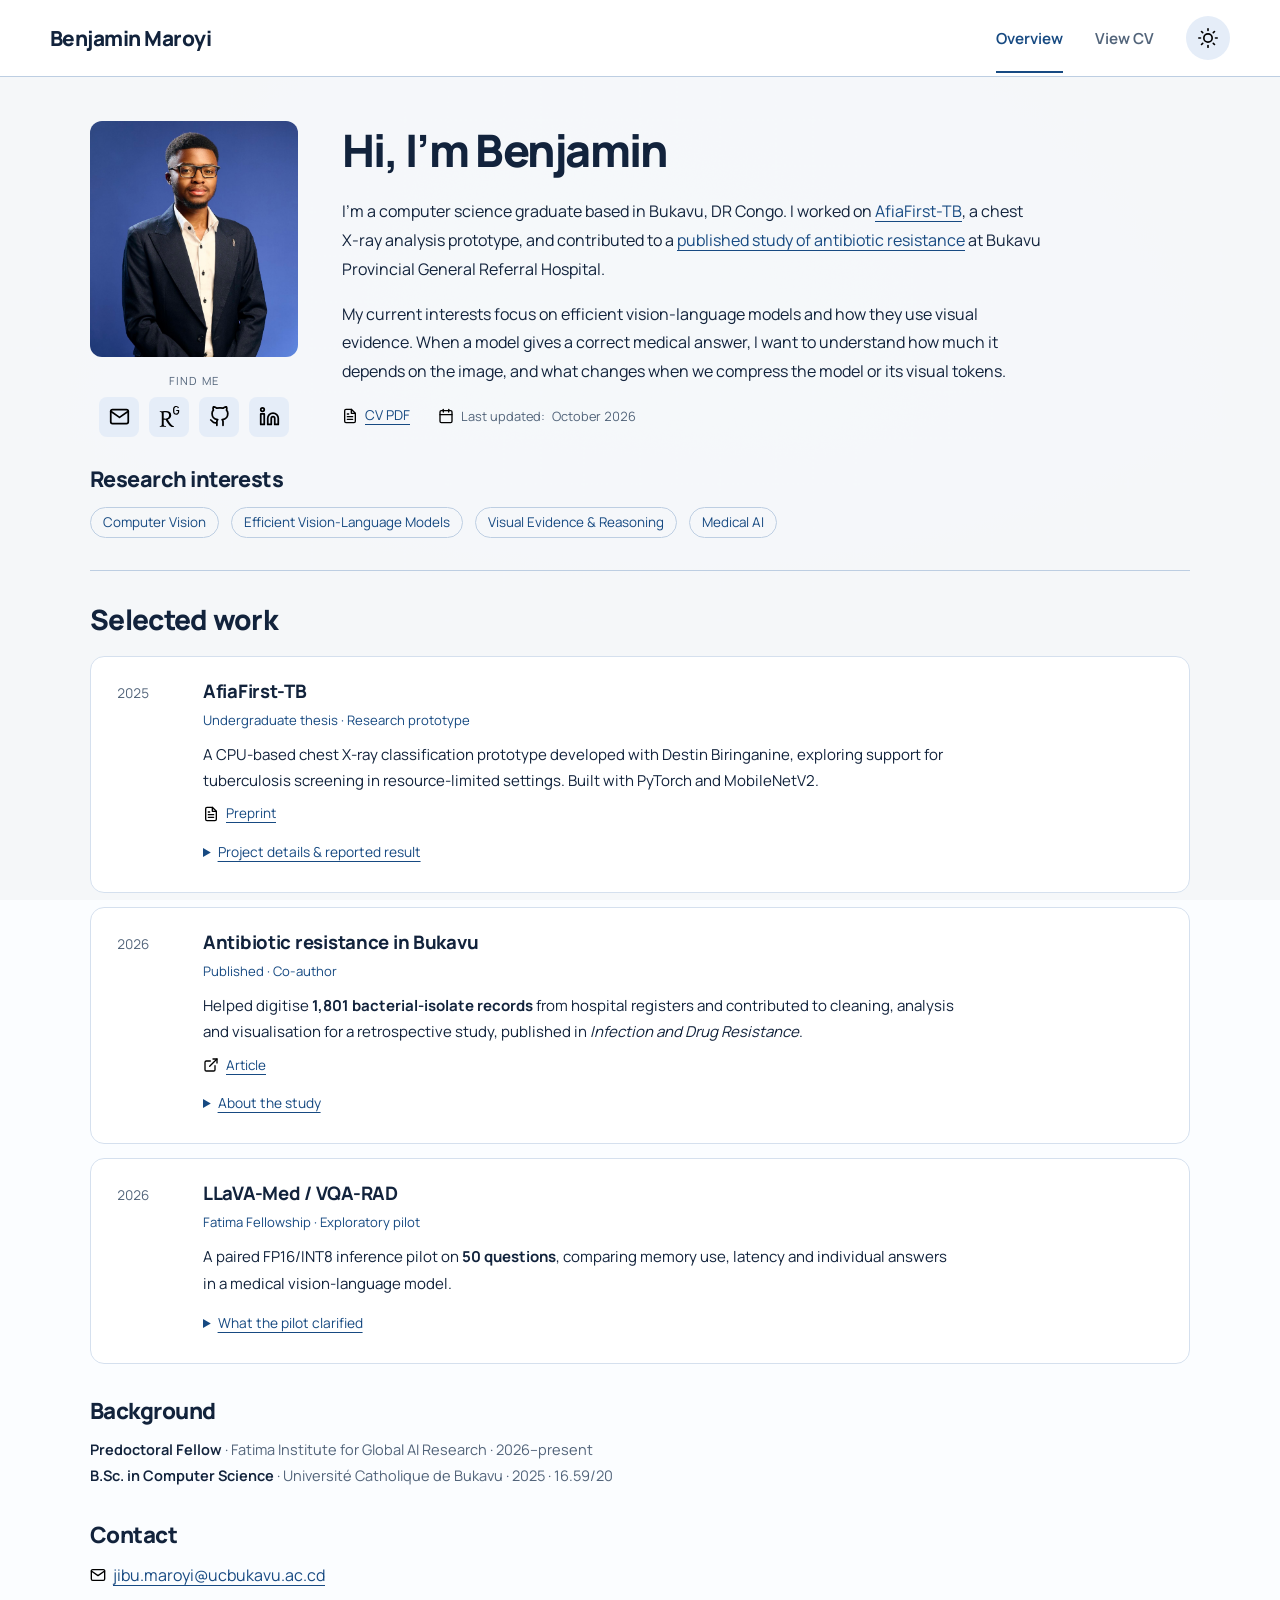
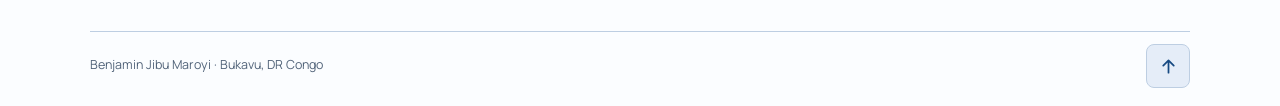
==== commit 448e1ba5: "Update index.html" ====
--- a/index.html
+++ b/index.html
@@ -19,7 +19,7 @@
 <a class="skip-link" href="#main">Skip to content</a>
 <header class="site-header"><div class="header-inner">
 <a class="site-name" href="index.html">Benjamin Maroyi</a>
-<nav aria-label="Main navigation"><a href="index.html" aria-current="page">Overview</a><a href="cv.html">CV</a><button class="theme-toggle" type="button" aria-label="Dark mode" aria-pressed="true" title="Switch to light mode" hidden><img class="theme-icon" src="assets/moon.svg" width="20" height="20" alt=""></button></nav>
+<nav aria-label="Main navigation"><a href="index.html" aria-current="page">Overview</a><a href="cv.html">View CV</a><button class="theme-toggle" type="button" aria-label="Dark mode" aria-pressed="true" title="Switch to light mode" hidden><img class="theme-icon" src="assets/moon.svg" width="20" height="20" alt=""></button></nav>
 </div></header>
 <main id="main" class="page" tabindex="-1">
 <section class="hero" id="about" aria-labelledby="intro-title">
@@ -71,4 +71,4 @@
 <img class="portrait-full" src="assets/benjamin-maroyi.jpg" width="1371" height="1457" alt="Portrait of Benjamin Jibu Maroyi, enlarged" loading="lazy">
 </dialog>
 <script src="portrait.js" defer></script>
-</body></html>+</body></html>
